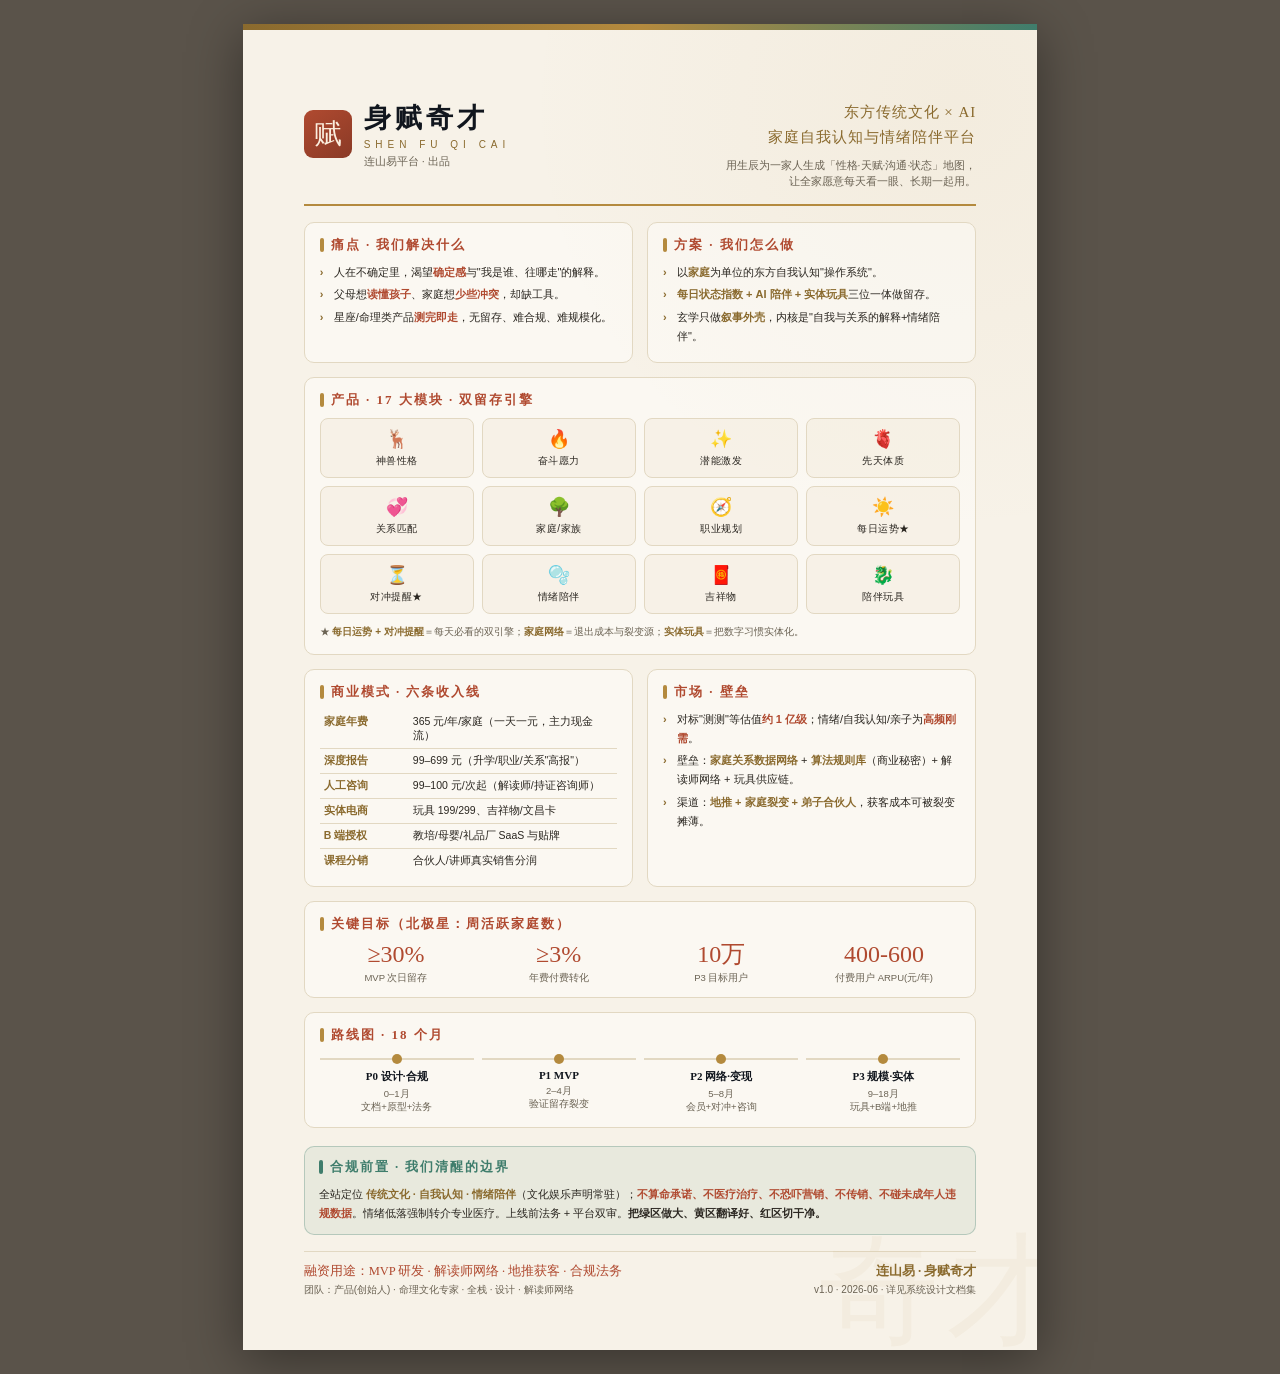
==== bp.html @ edc26cde "发布身赋奇才在线预览：导航页、产品原型、投资一页纸。 Co-authored-by: Cursor <cursoragent@cursor.com>" ====
<!DOCTYPE html>
<html lang="zh-CN">
<head>
<meta charset="UTF-8">
<meta name="viewport" content="width=device-width, initial-scale=1.0">
<title>连山易 · 身赋奇才 ｜ 投资一页纸</title>
<style>
:root{
  --ink:#11161e; --ink2:#1a212c; --paper:#f7f2e8;
  --gold:#b48a3e; --gold-d:#8a6a2e; --jade:#3f7d6c; --vermilion:#b04a30;
  --txt:#2a2620; --txt-dim:#6b6354; --line:#e2d8c2;
  --serif:"Songti SC","STSong","SimSun",serif;
  --sans:"PingFang SC","Heiti SC","Microsoft YaHei",sans-serif;
}
*{margin:0;padding:0;box-sizing:border-box}
body{background:#5a534a;font-family:var(--sans);color:var(--txt);padding:24px;display:flex;justify-content:center}
.page{
  width:210mm;min-height:297mm;background:var(--paper);position:relative;overflow:hidden;
  box-shadow:0 10px 50px rgba(0,0,0,.4);
  background-image:radial-gradient(circle at 90% 6%,rgba(180,138,62,.06),transparent 30%);
}
.page::before{content:"";position:absolute;top:0;left:0;right:0;height:6px;background:linear-gradient(90deg,var(--gold-d),var(--gold),var(--jade))}
.inner{padding:20mm 16mm 14mm}

/* 头部 */
.head{display:flex;justify-content:space-between;align-items:flex-start;border-bottom:2px solid var(--gold);padding-bottom:14px}
.brand{display:flex;align-items:center;gap:12px}
.seal{width:48px;height:48px;border-radius:9px;display:grid;place-items:center;background:linear-gradient(145deg,var(--vermilion),#8a3a26);color:#fbeede;font-family:var(--serif);font-size:28px;line-height:1}
.brand h1{font-family:var(--serif);font-size:27px;letter-spacing:4px;color:var(--ink)}
.brand .en{font-size:10px;letter-spacing:5px;color:var(--gold-d);margin-top:3px}
.brand .plat{font-size:11px;color:var(--txt-dim);margin-top:4px}
.tagline{text-align:right;max-width:88mm}
.tagline .big{font-family:var(--serif);font-size:15px;color:var(--gold-d);line-height:1.7;letter-spacing:1px}
.tagline .sm{font-size:10.5px;color:var(--txt-dim);margin-top:6px;line-height:1.6}

/* 分栏 */
.cols{display:grid;grid-template-columns:1fr 1fr;gap:14px;margin-top:16px}
.full{grid-column:span 2}
.box{border:1px solid var(--line);border-radius:10px;padding:13px 15px;background:rgba(255,255,255,.4)}
.box h2{font-family:var(--serif);font-size:13px;color:var(--vermilion);letter-spacing:2px;margin-bottom:9px;display:flex;align-items:center;gap:7px}
.box h2::before{content:"";width:4px;height:14px;background:var(--gold);border-radius:2px}
.box p,.box li{font-size:11px;line-height:1.75;color:var(--txt)}
.box ul{list-style:none}
.box li{padding-left:14px;position:relative;margin-bottom:3px}
.box li::before{content:"›";position:absolute;left:0;color:var(--gold-d);font-weight:700}
.em{color:var(--vermilion);font-weight:600}
.gd{color:var(--gold-d);font-weight:600}

/* 模块网格 */
.mods{display:grid;grid-template-columns:repeat(4,1fr);gap:8px;margin-top:4px}
.m{text-align:center;background:rgba(180,138,62,.06);border:1px solid var(--line);border-radius:8px;padding:9px 4px}
.m .i{font-size:18px}
.m .n{font-size:10px;color:var(--txt);margin-top:4px;letter-spacing:.5px}

/* 收入表 */
.rev{width:100%;border-collapse:collapse;font-size:10.5px}
.rev td{padding:5px 4px;border-bottom:1px solid var(--line);vertical-align:top}
.rev td:first-child{color:var(--gold-d);font-weight:600;white-space:nowrap;width:30%}
.rev tr:last-child td{border-bottom:none}

/* 指标条 */
.kpis{display:grid;grid-template-columns:repeat(4,1fr);gap:10px}
.kpi{text-align:center}
.kpi .v{font-family:var(--serif);font-size:24px;color:var(--vermilion);line-height:1}
.kpi .l{font-size:9.5px;color:var(--txt-dim);margin-top:5px;line-height:1.4}

/* 路线 */
.road{display:flex;gap:8px}
.ph{flex:1;text-align:center;position:relative;padding-top:16px}
.ph::before{content:"";position:absolute;top:5px;left:0;right:0;height:2px;background:var(--line)}
.ph .dot{position:absolute;top:1px;left:50%;transform:translateX(-50%);width:10px;height:10px;border-radius:50%;background:var(--gold)}
.ph .t{font-family:var(--serif);font-size:11px;color:var(--ink);font-weight:600}
.ph .d{font-size:9.5px;color:var(--txt-dim);margin-top:3px;line-height:1.4}

/* 合规 */
.comp{background:rgba(63,125,108,.08);border:1px solid rgba(63,125,108,.3);border-radius:10px;padding:11px 14px;margin-top:4px}
.comp h2::before{background:var(--jade)} .comp h2{color:var(--jade)}

/* 页脚 */
.foot{margin-top:16px;border-top:1px solid var(--line);padding-top:10px;display:flex;justify-content:space-between;align-items:center;font-size:10px;color:var(--txt-dim)}
.foot .ask{font-family:var(--serif);font-size:12.5px;color:var(--vermilion)}
.watermark{position:absolute;right:-10mm;bottom:-6mm;font-family:var(--serif);font-size:120px;color:rgba(180,138,62,.05);letter-spacing:8px;pointer-events:none}

@media print{
  body{background:#fff;padding:0}
  .page{box-shadow:none;width:100%;min-height:auto}
  @page{size:A4;margin:0}
}
</style>
</head>
<body>
<div class="page">
  <div class="watermark">奇才</div>
  <div class="inner">

    <!-- 头部 -->
    <div class="head">
      <div class="brand">
        <div class="seal">赋</div>
        <div>
          <h1>身赋奇才</h1>
          <div class="en">SHEN FU QI CAI</div>
          <div class="plat">连山易平台 · 出品</div>
        </div>
      </div>
      <div class="tagline">
        <div class="big">东方传统文化 × AI<br>家庭自我认知与情绪陪伴平台</div>
        <div class="sm">用生辰为一家人生成「性格·天赋·沟通·状态」地图，<br>让全家愿意每天看一眼、长期一起用。</div>
      </div>
    </div>

    <div class="cols">

      <!-- 痛点 -->
      <div class="box">
        <h2>痛点 · 我们解决什么</h2>
        <ul>
          <li>人在不确定里，渴望<span class="em">确定感</span>与"我是谁、往哪走"的解释。</li>
          <li>父母想<span class="em">读懂孩子</span>、家庭想<span class="em">少些冲突</span>，却缺工具。</li>
          <li>星座/命理类产品<span class="em">测完即走</span>，无留存、难合规、难规模化。</li>
        </ul>
      </div>

      <!-- 方案 -->
      <div class="box">
        <h2>方案 · 我们怎么做</h2>
        <ul>
          <li>以<span class="gd">家庭</span>为单位的东方自我认知"操作系统"。</li>
          <li><span class="gd">每日状态指数 + AI 陪伴 + 实体玩具</span>三位一体做留存。</li>
          <li>玄学只做<span class="gd">叙事外壳</span>，内核是"自我与关系的解释+情绪陪伴"。</li>
        </ul>
      </div>

      <!-- 产品 -->
      <div class="box full">
        <h2>产品 · 17 大模块 · 双留存引擎</h2>
        <div class="mods">
          <div class="m"><div class="i">🦌</div><div class="n">神兽性格</div></div>
          <div class="m"><div class="i">🔥</div><div class="n">奋斗愿力</div></div>
          <div class="m"><div class="i">✨</div><div class="n">潜能激发</div></div>
          <div class="m"><div class="i">🫀</div><div class="n">先天体质</div></div>
          <div class="m"><div class="i">💞</div><div class="n">关系匹配</div></div>
          <div class="m"><div class="i">🌳</div><div class="n">家庭/家族</div></div>
          <div class="m"><div class="i">🧭</div><div class="n">职业规划</div></div>
          <div class="m"><div class="i">☀️</div><div class="n">每日运势★</div></div>
          <div class="m"><div class="i">⏳</div><div class="n">对冲提醒★</div></div>
          <div class="m"><div class="i">🫧</div><div class="n">情绪陪伴</div></div>
          <div class="m"><div class="i">🧧</div><div class="n">吉祥物</div></div>
          <div class="m"><div class="i">🐉</div><div class="n">陪伴玩具</div></div>
        </div>
        <p style="margin-top:9px;font-size:10px;color:var(--txt-dim)">★ <span class="gd">每日运势 + 对冲提醒</span>＝每天必看的双引擎；<span class="gd">家庭网络</span>＝退出成本与裂变源；<span class="gd">实体玩具</span>＝把数字习惯实体化。</p>
      </div>

      <!-- 商业模式 -->
      <div class="box">
        <h2>商业模式 · 六条收入线</h2>
        <table class="rev">
          <tr><td>家庭年费</td><td>365 元/年/家庭（一天一元，主力现金流）</td></tr>
          <tr><td>深度报告</td><td>99–699 元（升学/职业/关系"高报"）</td></tr>
          <tr><td>人工咨询</td><td>99–100 元/次起（解读师/持证咨询师）</td></tr>
          <tr><td>实体电商</td><td>玩具 199/299、吉祥物/文昌卡</td></tr>
          <tr><td>B 端授权</td><td>教培/母婴/礼品厂 SaaS 与贴牌</td></tr>
          <tr><td>课程分销</td><td>合伙人/讲师真实销售分润</td></tr>
        </table>
      </div>

      <!-- 市场与壁垒 -->
      <div class="box">
        <h2>市场 · 壁垒</h2>
        <ul>
          <li>对标"测测"等估值<span class="em">约 1 亿级</span>；情绪/自我认知/亲子为<span class="em">高频刚需</span>。</li>
          <li>壁垒：<span class="gd">家庭关系数据网络</span> + <span class="gd">算法规则库</span>（商业秘密）+ 解读师网络 + 玩具供应链。</li>
          <li>渠道：<span class="gd">地推 + 家庭裂变 + 弟子合伙人</span>，获客成本可被裂变摊薄。</li>
        </ul>
      </div>

      <!-- 关键指标目标 -->
      <div class="box full">
        <h2>关键目标（北极星：周活跃家庭数）</h2>
        <div class="kpis">
          <div class="kpi"><div class="v">≥30%</div><div class="l">MVP 次日留存</div></div>
          <div class="kpi"><div class="v">≥3%</div><div class="l">年费付费转化</div></div>
          <div class="kpi"><div class="v">10万</div><div class="l">P3 目标用户</div></div>
          <div class="kpi"><div class="v">400-600</div><div class="l">付费用户 ARPU(元/年)</div></div>
        </div>
      </div>

      <!-- 路线图 -->
      <div class="box full">
        <h2>路线图 · 18 个月</h2>
        <div class="road">
          <div class="ph"><div class="dot"></div><div class="t">P0 设计·合规</div><div class="d">0–1月<br>文档+原型+法务</div></div>
          <div class="ph"><div class="dot"></div><div class="t">P1 MVP</div><div class="d">2–4月<br>验证留存裂变</div></div>
          <div class="ph"><div class="dot"></div><div class="t">P2 网络·变现</div><div class="d">5–8月<br>会员+对冲+咨询</div></div>
          <div class="ph"><div class="dot"></div><div class="t">P3 规模·实体</div><div class="d">9–18月<br>玩具+B端+地推</div></div>
        </div>
      </div>

      <!-- 合规 -->
      <div class="box full comp">
        <h2>合规前置 · 我们清醒的边界</h2>
        <p>全站定位 <span class="gd">传统文化 · 自我认知 · 情绪陪伴</span>（文化娱乐声明常驻）；<span class="em">不算命承诺、不医疗治疗、不恐吓营销、不传销、不碰未成年人违规数据</span>。情绪低落强制转介专业医疗。上线前法务 + 平台双审。<b>把绿区做大、黄区翻译好、红区切干净。</b></p>
      </div>

    </div>

    <!-- 页脚 -->
    <div class="foot">
      <div>
        <div class="ask">融资用途：MVP 研发 · 解读师网络 · 地推获客 · 合规法务</div>
        <div style="margin-top:3px">团队：产品(创始人) · 命理文化专家 · 全栈 · 设计 · 解读师网络</div>
      </div>
      <div style="text-align:right">
        <div class="gd" style="font-family:var(--serif);font-size:13px">连山易 · 身赋奇才</div>
        <div style="margin-top:3px">v1.0 · 2026-06 · 详见系统设计文档集</div>
      </div>
    </div>

  </div>
</div>
</body>
</html>
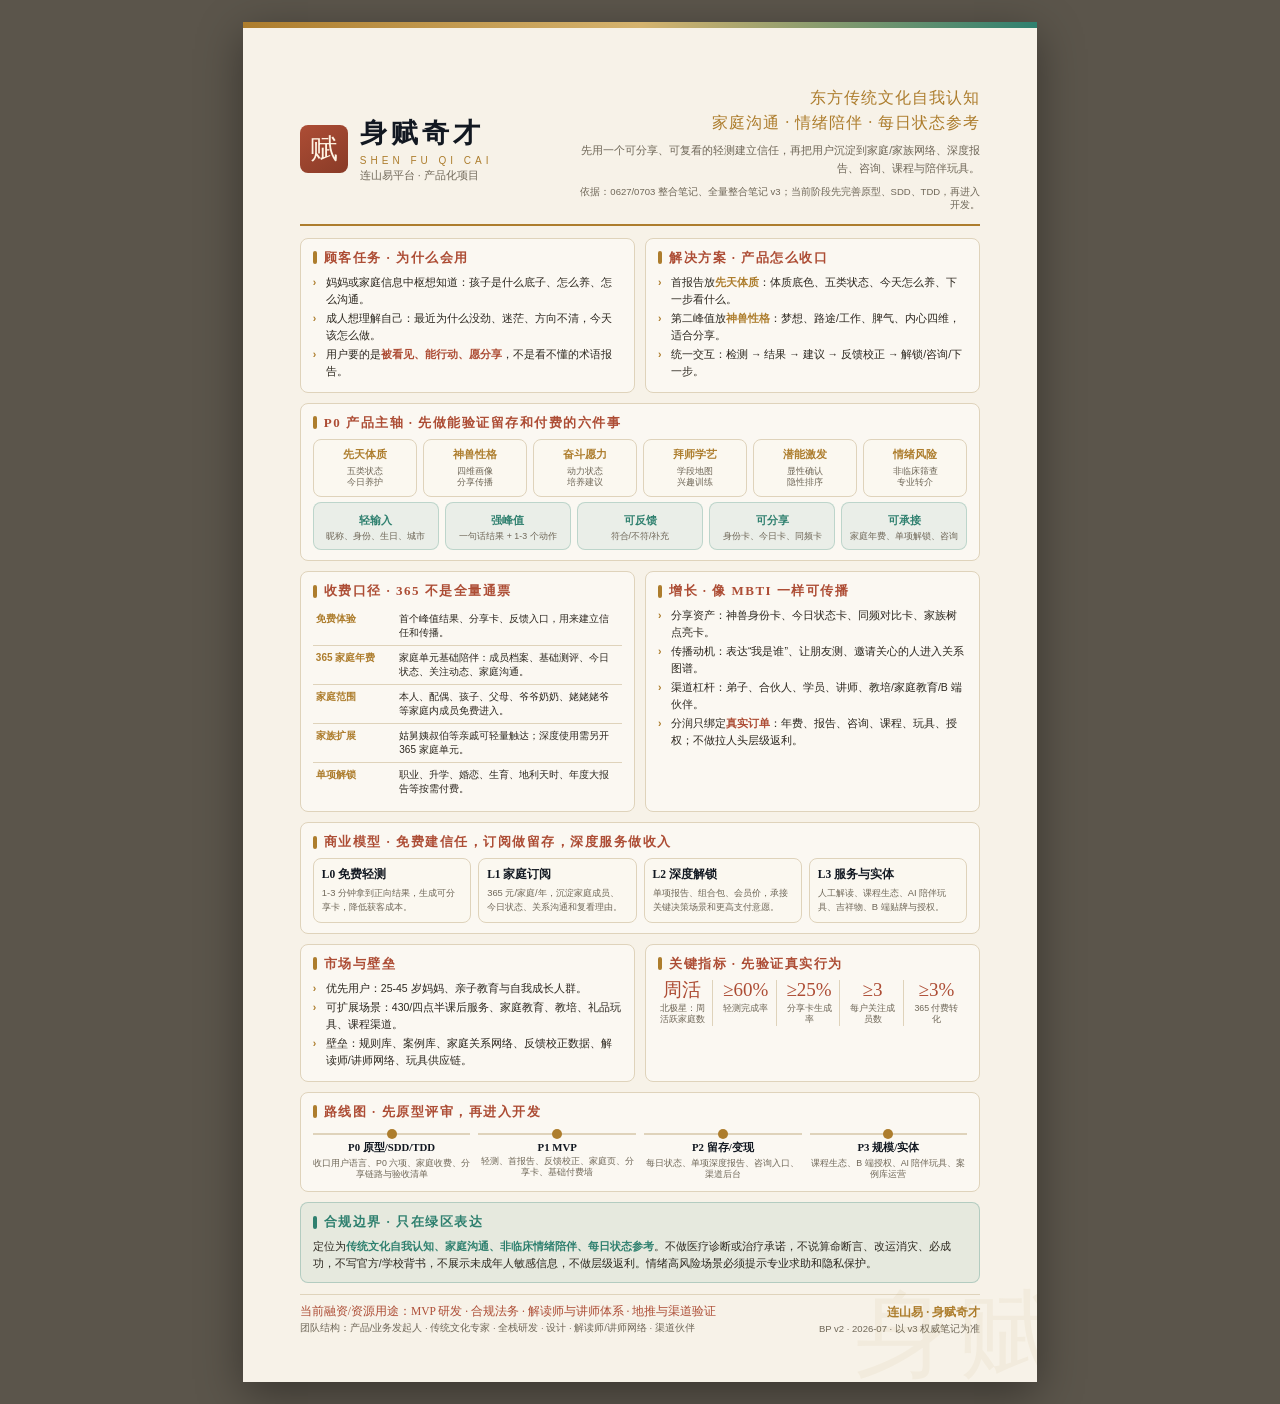
==== commit 5d7884f2: "sync: publish updated BP page" ====
--- a/bp.html
+++ b/bp.html
@@ -3,84 +3,75 @@
 <head>
 <meta charset="UTF-8">
 <meta name="viewport" content="width=device-width, initial-scale=1.0">
-<title>连山易 · 身赋奇才 ｜ 投资一页纸</title>
+<title>连山易 · 身赋奇才 ｜ 商业计划一页纸</title>
 <style>
 :root{
-  --ink:#11161e; --ink2:#1a212c; --paper:#f7f2e8;
-  --gold:#b48a3e; --gold-d:#8a6a2e; --jade:#3f7d6c; --vermilion:#b04a30;
-  --txt:#2a2620; --txt-dim:#6b6354; --line:#e2d8c2;
+  --paper:#f7f2e8; --ink:#121821; --txt:#2c271f; --muted:#6f6758;
+  --line:#dfd3bb; --gold:#ad7d2d; --gold2:#d5b36e; --jade:#2f806f;
+  --red:#ad4d35; --soft:#fbf8f0;
   --serif:"Songti SC","STSong","SimSun",serif;
   --sans:"PingFang SC","Heiti SC","Microsoft YaHei",sans-serif;
 }
 *{margin:0;padding:0;box-sizing:border-box}
-body{background:#5a534a;font-family:var(--sans);color:var(--txt);padding:24px;display:flex;justify-content:center}
+body{background:#5b554b;font-family:var(--sans);color:var(--txt);padding:22px;display:flex;justify-content:center}
 .page{
   width:210mm;min-height:297mm;background:var(--paper);position:relative;overflow:hidden;
-  box-shadow:0 10px 50px rgba(0,0,0,.4);
-  background-image:radial-gradient(circle at 90% 6%,rgba(180,138,62,.06),transparent 30%);
+  box-shadow:0 12px 42px rgba(0,0,0,.38);
 }
-.page::before{content:"";position:absolute;top:0;left:0;right:0;height:6px;background:linear-gradient(90deg,var(--gold-d),var(--gold),var(--jade))}
-.inner{padding:20mm 16mm 14mm}
-
-/* 头部 */
-.head{display:flex;justify-content:space-between;align-items:flex-start;border-bottom:2px solid var(--gold);padding-bottom:14px}
-.brand{display:flex;align-items:center;gap:12px}
-.seal{width:48px;height:48px;border-radius:9px;display:grid;place-items:center;background:linear-gradient(145deg,var(--vermilion),#8a3a26);color:#fbeede;font-family:var(--serif);font-size:28px;line-height:1}
-.brand h1{font-family:var(--serif);font-size:27px;letter-spacing:4px;color:var(--ink)}
-.brand .en{font-size:10px;letter-spacing:5px;color:var(--gold-d);margin-top:3px}
-.brand .plat{font-size:11px;color:var(--txt-dim);margin-top:4px}
-.tagline{text-align:right;max-width:88mm}
-.tagline .big{font-family:var(--serif);font-size:15px;color:var(--gold-d);line-height:1.7;letter-spacing:1px}
-.tagline .sm{font-size:10.5px;color:var(--txt-dim);margin-top:6px;line-height:1.6}
-
-/* 分栏 */
-.cols{display:grid;grid-template-columns:1fr 1fr;gap:14px;margin-top:16px}
+.page::before{content:"";position:absolute;left:0;right:0;top:0;height:6px;background:linear-gradient(90deg,var(--gold),var(--gold2),var(--jade))}
+.inner{padding:17mm 15mm 12mm}
+.head{display:flex;justify-content:space-between;gap:18px;border-bottom:2px solid var(--gold);padding-bottom:12px}
+.brand{display:flex;align-items:center;gap:12px;min-width:245px}
+.seal{width:48px;height:48px;border-radius:8px;display:grid;place-items:center;background:linear-gradient(145deg,var(--red),#893b27);color:#fff4e3;font-family:var(--serif);font-size:28px}
+h1{font-family:var(--serif);font-size:27px;letter-spacing:4px;color:var(--ink)}
+.en{font-size:10px;letter-spacing:4px;color:var(--gold);margin-top:4px}
+.plat{font-size:10.5px;color:var(--muted);margin-top:3px}
+.tagline{text-align:right;max-width:106mm}
+.tagline .big{font-family:var(--serif);font-size:16px;line-height:1.55;color:var(--gold);letter-spacing:1px}
+.tagline .sm{font-size:10.5px;line-height:1.75;color:var(--muted);margin-top:5px}
+.source{margin-top:8px;font-size:9.5px;color:var(--muted)}
+.cols{display:grid;grid-template-columns:1fr 1fr;gap:10px;margin-top:12px}
 .full{grid-column:span 2}
-.box{border:1px solid var(--line);border-radius:10px;padding:13px 15px;background:rgba(255,255,255,.4)}
-.box h2{font-family:var(--serif);font-size:13px;color:var(--vermilion);letter-spacing:2px;margin-bottom:9px;display:flex;align-items:center;gap:7px}
-.box h2::before{content:"";width:4px;height:14px;background:var(--gold);border-radius:2px}
-.box p,.box li{font-size:11px;line-height:1.75;color:var(--txt)}
+.box{border:1px solid var(--line);border-radius:8px;padding:10px 12px;background:rgba(255,255,255,.42)}
+.box h2{font-family:var(--serif);font-size:13px;color:var(--red);letter-spacing:1.5px;margin-bottom:7px;display:flex;align-items:center;gap:7px}
+.box h2::before{content:"";width:4px;height:13px;border-radius:2px;background:var(--gold)}
+.box p,.box li{font-size:10.5px;line-height:1.62;color:var(--txt)}
 .box ul{list-style:none}
-.box li{padding-left:14px;position:relative;margin-bottom:3px}
-.box li::before{content:"›";position:absolute;left:0;color:var(--gold-d);font-weight:700}
-.em{color:var(--vermilion);font-weight:600}
-.gd{color:var(--gold-d);font-weight:600}
-
-/* 模块网格 */
-.mods{display:grid;grid-template-columns:repeat(4,1fr);gap:8px;margin-top:4px}
-.m{text-align:center;background:rgba(180,138,62,.06);border:1px solid var(--line);border-radius:8px;padding:9px 4px}
-.m .i{font-size:18px}
-.m .n{font-size:10px;color:var(--txt);margin-top:4px;letter-spacing:.5px}
-
-/* 收入表 */
-.rev{width:100%;border-collapse:collapse;font-size:10.5px}
-.rev td{padding:5px 4px;border-bottom:1px solid var(--line);vertical-align:top}
-.rev td:first-child{color:var(--gold-d);font-weight:600;white-space:nowrap;width:30%}
-.rev tr:last-child td{border-bottom:none}
-
-/* 指标条 */
-.kpis{display:grid;grid-template-columns:repeat(4,1fr);gap:10px}
-.kpi{text-align:center}
-.kpi .v{font-family:var(--serif);font-size:24px;color:var(--vermilion);line-height:1}
-.kpi .l{font-size:9.5px;color:var(--txt-dim);margin-top:5px;line-height:1.4}
-
-/* 路线 */
-.road{display:flex;gap:8px}
-.ph{flex:1;text-align:center;position:relative;padding-top:16px}
+.box li{padding-left:13px;position:relative;margin-bottom:2px}
+.box li::before{content:"›";position:absolute;left:0;color:var(--gold);font-weight:700}
+.em{color:var(--red);font-weight:700}.gd{color:var(--gold);font-weight:700}.jd{color:var(--jade);font-weight:700}
+.pillrow{display:grid;grid-template-columns:repeat(6,1fr);gap:6px}
+.pill{border:1px solid var(--line);border-radius:8px;padding:7px 5px;background:var(--soft);text-align:center;min-height:52px}
+.pill .n{font-family:var(--serif);font-size:11px;color:var(--gold);font-weight:700}
+.pill .d{font-size:8.8px;line-height:1.35;color:var(--muted);margin-top:4px}
+.flow{display:grid;grid-template-columns:repeat(5,1fr);gap:6px;margin-top:5px}
+.step{background:rgba(47,128,111,.08);border:1px solid rgba(47,128,111,.24);border-radius:8px;padding:7px 5px;text-align:center}
+.step b{font-size:10.5px;color:var(--jade)}
+.step span{display:block;font-size:8.8px;color:var(--muted);margin-top:3px;line-height:1.25}
+table{width:100%;border-collapse:collapse;font-size:10px}
+td{padding:4.5px 3px;border-bottom:1px solid var(--line);vertical-align:top;line-height:1.45}
+td:first-child{width:27%;white-space:nowrap;color:var(--gold);font-weight:700}
+tr:last-child td{border-bottom:none}
+.tiers{display:grid;grid-template-columns:repeat(4,1fr);gap:7px}
+.tier{border:1px solid var(--line);border-radius:8px;background:var(--soft);padding:8px}
+.tier .t{font-family:var(--serif);font-size:11.5px;color:var(--ink);font-weight:700}
+.tier .p{font-size:9.4px;color:var(--muted);line-height:1.45;margin-top:4px}
+.kpis{display:grid;grid-template-columns:repeat(5,1fr);gap:8px}
+.kpi{text-align:center;border-right:1px solid var(--line);padding-right:6px}
+.kpi:last-child{border-right:none}
+.kpi .v{font-family:var(--serif);font-size:19px;color:var(--red);line-height:1}
+.kpi .l{font-size:8.8px;color:var(--muted);line-height:1.35;margin-top:4px}
+.road{display:grid;grid-template-columns:repeat(4,1fr);gap:8px}
+.ph{position:relative;text-align:center;padding-top:13px}
 .ph::before{content:"";position:absolute;top:5px;left:0;right:0;height:2px;background:var(--line)}
-.ph .dot{position:absolute;top:1px;left:50%;transform:translateX(-50%);width:10px;height:10px;border-radius:50%;background:var(--gold)}
-.ph .t{font-family:var(--serif);font-size:11px;color:var(--ink);font-weight:600}
-.ph .d{font-size:9.5px;color:var(--txt-dim);margin-top:3px;line-height:1.4}
-
-/* 合规 */
-.comp{background:rgba(63,125,108,.08);border:1px solid rgba(63,125,108,.3);border-radius:10px;padding:11px 14px;margin-top:4px}
-.comp h2::before{background:var(--jade)} .comp h2{color:var(--jade)}
-
-/* 页脚 */
-.foot{margin-top:16px;border-top:1px solid var(--line);padding-top:10px;display:flex;justify-content:space-between;align-items:center;font-size:10px;color:var(--txt-dim)}
-.foot .ask{font-family:var(--serif);font-size:12.5px;color:var(--vermilion)}
-.watermark{position:absolute;right:-10mm;bottom:-6mm;font-family:var(--serif);font-size:120px;color:rgba(180,138,62,.05);letter-spacing:8px;pointer-events:none}
-
+.dot{position:absolute;top:1px;left:50%;transform:translateX(-50%);width:10px;height:10px;border-radius:50%;background:var(--gold)}
+.ph .t{font-family:var(--serif);font-size:10.8px;color:var(--ink);font-weight:700}
+.ph .d{font-size:8.8px;color:var(--muted);line-height:1.35;margin-top:3px}
+.comp{background:rgba(47,128,111,.08);border-color:rgba(47,128,111,.28)}
+.comp h2{color:var(--jade)}.comp h2::before{background:var(--jade)}
+.foot{margin-top:11px;border-top:1px solid var(--line);padding-top:8px;display:flex;justify-content:space-between;gap:12px;font-size:9.5px;color:var(--muted);line-height:1.55}
+.ask{font-family:var(--serif);font-size:11.5px;color:var(--red)}
+.watermark{position:absolute;right:-7mm;bottom:-5mm;font-family:var(--serif);font-size:96px;color:rgba(173,125,45,.055);letter-spacing:8px;pointer-events:none}
 @media print{
   body{background:#fff;padding:0}
   .page{box-shadow:none;width:100%;min-height:auto}
@@ -90,132 +81,139 @@
 </head>
 <body>
 <div class="page">
-  <div class="watermark">奇才</div>
+  <div class="watermark">身赋</div>
   <div class="inner">
-
-    <!-- 头部 -->
     <div class="head">
       <div class="brand">
         <div class="seal">赋</div>
         <div>
           <h1>身赋奇才</h1>
           <div class="en">SHEN FU QI CAI</div>
-          <div class="plat">连山易平台 · 出品</div>
+          <div class="plat">连山易平台 · 产品化项目</div>
         </div>
       </div>
       <div class="tagline">
-        <div class="big">东方传统文化 × AI<br>家庭自我认知与情绪陪伴平台</div>
-        <div class="sm">用生辰为一家人生成「性格·天赋·沟通·状态」地图，<br>让全家愿意每天看一眼、长期一起用。</div>
+        <div class="big">东方传统文化自我认知<br>家庭沟通 · 情绪陪伴 · 每日状态参考</div>
+        <div class="sm">先用一个可分享、可复看的轻测建立信任，再把用户沉淀到家庭/家族网络、深度报告、咨询、课程与陪伴玩具。</div>
+        <div class="source">依据：0627/0703 整合笔记、全量整合笔记 v3；当前阶段先完善原型、SDD、TDD，再进入开发。</div>
       </div>
     </div>
 
     <div class="cols">
-
-      <!-- 痛点 -->
-      <div class="box">
-        <h2>痛点 · 我们解决什么</h2>
-        <ul>
-          <li>人在不确定里，渴望<span class="em">确定感</span>与"我是谁、往哪走"的解释。</li>
-          <li>父母想<span class="em">读懂孩子</span>、家庭想<span class="em">少些冲突</span>，却缺工具。</li>
-          <li>星座/命理类产品<span class="em">测完即走</span>，无留存、难合规、难规模化。</li>
-        </ul>
-      </div>
-
-      <!-- 方案 -->
-      <div class="box">
-        <h2>方案 · 我们怎么做</h2>
-        <ul>
-          <li>以<span class="gd">家庭</span>为单位的东方自我认知"操作系统"。</li>
-          <li><span class="gd">每日状态指数 + AI 陪伴 + 实体玩具</span>三位一体做留存。</li>
-          <li>玄学只做<span class="gd">叙事外壳</span>，内核是"自我与关系的解释+情绪陪伴"。</li>
-        </ul>
-      </div>
-
-      <!-- 产品 -->
+      <div class="box">
+        <h2>顾客任务 · 为什么会用</h2>
+        <ul>
+          <li>妈妈或家庭信息中枢想知道：孩子是什么底子、怎么养、怎么沟通。</li>
+          <li>成人想理解自己：最近为什么没劲、迷茫、方向不清，今天该怎么做。</li>
+          <li>用户要的是<span class="em">被看见、能行动、愿分享</span>，不是看不懂的术语报告。</li>
+        </ul>
+      </div>
+
+      <div class="box">
+        <h2>解决方案 · 产品怎么收口</h2>
+        <ul>
+          <li>首报告放<span class="gd">先天体质</span>：体质底色、五类状态、今天怎么养、下一步看什么。</li>
+          <li>第二峰值放<span class="gd">神兽性格</span>：梦想、路途/工作、脾气、内心四维，适合分享。</li>
+          <li>统一交互：检测 → 结果 → 建议 → 反馈校正 → 解锁/咨询/下一步。</li>
+        </ul>
+      </div>
+
       <div class="box full">
-        <h2>产品 · 17 大模块 · 双留存引擎</h2>
-        <div class="mods">
-          <div class="m"><div class="i">🦌</div><div class="n">神兽性格</div></div>
-          <div class="m"><div class="i">🔥</div><div class="n">奋斗愿力</div></div>
-          <div class="m"><div class="i">✨</div><div class="n">潜能激发</div></div>
-          <div class="m"><div class="i">🫀</div><div class="n">先天体质</div></div>
-          <div class="m"><div class="i">💞</div><div class="n">关系匹配</div></div>
-          <div class="m"><div class="i">🌳</div><div class="n">家庭/家族</div></div>
-          <div class="m"><div class="i">🧭</div><div class="n">职业规划</div></div>
-          <div class="m"><div class="i">☀️</div><div class="n">每日运势★</div></div>
-          <div class="m"><div class="i">⏳</div><div class="n">对冲提醒★</div></div>
-          <div class="m"><div class="i">🫧</div><div class="n">情绪陪伴</div></div>
-          <div class="m"><div class="i">🧧</div><div class="n">吉祥物</div></div>
-          <div class="m"><div class="i">🐉</div><div class="n">陪伴玩具</div></div>
-        </div>
-        <p style="margin-top:9px;font-size:10px;color:var(--txt-dim)">★ <span class="gd">每日运势 + 对冲提醒</span>＝每天必看的双引擎；<span class="gd">家庭网络</span>＝退出成本与裂变源；<span class="gd">实体玩具</span>＝把数字习惯实体化。</p>
-      </div>
-
-      <!-- 商业模式 -->
-      <div class="box">
-        <h2>商业模式 · 六条收入线</h2>
-        <table class="rev">
-          <tr><td>家庭年费</td><td>365 元/年/家庭（一天一元，主力现金流）</td></tr>
-          <tr><td>深度报告</td><td>99–699 元（升学/职业/关系"高报"）</td></tr>
-          <tr><td>人工咨询</td><td>99–100 元/次起（解读师/持证咨询师）</td></tr>
-          <tr><td>实体电商</td><td>玩具 199/299、吉祥物/文昌卡</td></tr>
-          <tr><td>B 端授权</td><td>教培/母婴/礼品厂 SaaS 与贴牌</td></tr>
-          <tr><td>课程分销</td><td>合伙人/讲师真实销售分润</td></tr>
+        <h2>P0 产品主轴 · 先做能验证留存和付费的六件事</h2>
+        <div class="pillrow">
+          <div class="pill"><div class="n">先天体质</div><div class="d">五类状态<br>今日养护</div></div>
+          <div class="pill"><div class="n">神兽性格</div><div class="d">四维画像<br>分享传播</div></div>
+          <div class="pill"><div class="n">奋斗愿力</div><div class="d">动力状态<br>培养建议</div></div>
+          <div class="pill"><div class="n">拜师学艺</div><div class="d">学段地图<br>兴趣训练</div></div>
+          <div class="pill"><div class="n">潜能激发</div><div class="d">显性确认<br>隐性排序</div></div>
+          <div class="pill"><div class="n">情绪风险</div><div class="d">非临床筛查<br>专业转介</div></div>
+        </div>
+        <div class="flow">
+          <div class="step"><b>轻输入</b><span>昵称、身份、生日、城市</span></div>
+          <div class="step"><b>强峰值</b><span>一句话结果 + 1-3 个动作</span></div>
+          <div class="step"><b>可反馈</b><span>符合/不符/补充</span></div>
+          <div class="step"><b>可分享</b><span>身份卡、今日卡、同频卡</span></div>
+          <div class="step"><b>可承接</b><span>家庭年费、单项解锁、咨询</span></div>
+        </div>
+      </div>
+
+      <div class="box">
+        <h2>收费口径 · 365 不是全量通票</h2>
+        <table>
+          <tr><td>免费体验</td><td>首个峰值结果、分享卡、反馈入口，用来建立信任和传播。</td></tr>
+          <tr><td>365 家庭年费</td><td>家庭单元基础陪伴：成员档案、基础测评、今日状态、关注动态、家庭沟通。</td></tr>
+          <tr><td>家庭范围</td><td>本人、配偶、孩子、父母、爷爷奶奶、姥姥姥爷等家庭内成员免费进入。</td></tr>
+          <tr><td>家族扩展</td><td>姑舅姨叔伯等亲戚可轻量触达；深度使用需另开 365 家庭单元。</td></tr>
+          <tr><td>单项解锁</td><td>职业、升学、婚恋、生育、地利天时、年度大报告等按需付费。</td></tr>
         </table>
       </div>
 
-      <!-- 市场与壁垒 -->
-      <div class="box">
-        <h2>市场 · 壁垒</h2>
-        <ul>
-          <li>对标"测测"等估值<span class="em">约 1 亿级</span>；情绪/自我认知/亲子为<span class="em">高频刚需</span>。</li>
-          <li>壁垒：<span class="gd">家庭关系数据网络</span> + <span class="gd">算法规则库</span>（商业秘密）+ 解读师网络 + 玩具供应链。</li>
-          <li>渠道：<span class="gd">地推 + 家庭裂变 + 弟子合伙人</span>，获客成本可被裂变摊薄。</li>
-        </ul>
-      </div>
-
-      <!-- 关键指标目标 -->
+      <div class="box">
+        <h2>增长 · 像 MBTI 一样可传播</h2>
+        <ul>
+          <li>分享资产：神兽身份卡、今日状态卡、同频对比卡、家族树点亮卡。</li>
+          <li>传播动机：表达“我是谁”、让朋友测、邀请关心的人进入关系图谱。</li>
+          <li>渠道杠杆：弟子、合伙人、学员、讲师、教培/家庭教育/B 端伙伴。</li>
+          <li>分润只绑定<span class="em">真实订单</span>：年费、报告、咨询、课程、玩具、授权；不做拉人头层级返利。</li>
+        </ul>
+      </div>
+
       <div class="box full">
-        <h2>关键目标（北极星：周活跃家庭数）</h2>
+        <h2>商业模型 · 免费建信任，订阅做留存，深度服务做收入</h2>
+        <div class="tiers">
+          <div class="tier"><div class="t">L0 免费轻测</div><div class="p">1-3 分钟拿到正向结果，生成可分享卡，降低获客成本。</div></div>
+          <div class="tier"><div class="t">L1 家庭订阅</div><div class="p">365 元/家庭/年，沉淀家庭成员、今日状态、关系沟通和复看理由。</div></div>
+          <div class="tier"><div class="t">L2 深度解锁</div><div class="p">单项报告、组合包、会员价，承接关键决策场景和更高支付意愿。</div></div>
+          <div class="tier"><div class="t">L3 服务与实体</div><div class="p">人工解读、课程生态、AI 陪伴玩具、吉祥物、B 端贴牌与授权。</div></div>
+        </div>
+      </div>
+
+      <div class="box">
+        <h2>市场与壁垒</h2>
+        <ul>
+          <li>优先用户：25-45 岁妈妈、亲子教育与自我成长人群。</li>
+          <li>可扩展场景：430/四点半课后服务、家庭教育、教培、礼品玩具、课程渠道。</li>
+          <li>壁垒：规则库、案例库、家庭关系网络、反馈校正数据、解读师/讲师网络、玩具供应链。</li>
+        </ul>
+      </div>
+
+      <div class="box">
+        <h2>关键指标 · 先验证真实行为</h2>
         <div class="kpis">
-          <div class="kpi"><div class="v">≥30%</div><div class="l">MVP 次日留存</div></div>
-          <div class="kpi"><div class="v">≥3%</div><div class="l">年费付费转化</div></div>
-          <div class="kpi"><div class="v">10万</div><div class="l">P3 目标用户</div></div>
-          <div class="kpi"><div class="v">400-600</div><div class="l">付费用户 ARPU(元/年)</div></div>
-        </div>
-      </div>
-
-      <!-- 路线图 -->
+          <div class="kpi"><div class="v">周活</div><div class="l">北极星：周活跃家庭数</div></div>
+          <div class="kpi"><div class="v">≥60%</div><div class="l">轻测完成率</div></div>
+          <div class="kpi"><div class="v">≥25%</div><div class="l">分享卡生成率</div></div>
+          <div class="kpi"><div class="v">≥3</div><div class="l">每户关注成员数</div></div>
+          <div class="kpi"><div class="v">≥3%</div><div class="l">365 付费转化</div></div>
+        </div>
+      </div>
+
       <div class="box full">
-        <h2>路线图 · 18 个月</h2>
+        <h2>路线图 · 先原型评审，再进入开发</h2>
         <div class="road">
-          <div class="ph"><div class="dot"></div><div class="t">P0 设计·合规</div><div class="d">0–1月<br>文档+原型+法务</div></div>
-          <div class="ph"><div class="dot"></div><div class="t">P1 MVP</div><div class="d">2–4月<br>验证留存裂变</div></div>
-          <div class="ph"><div class="dot"></div><div class="t">P2 网络·变现</div><div class="d">5–8月<br>会员+对冲+咨询</div></div>
-          <div class="ph"><div class="dot"></div><div class="t">P3 规模·实体</div><div class="d">9–18月<br>玩具+B端+地推</div></div>
-        </div>
-      </div>
-
-      <!-- 合规 -->
+          <div class="ph"><div class="dot"></div><div class="t">P0 原型/SDD/TDD</div><div class="d">收口用户语言、P0 六项、家庭收费、分享链路与验收清单</div></div>
+          <div class="ph"><div class="dot"></div><div class="t">P1 MVP</div><div class="d">轻测、首报告、反馈校正、家庭页、分享卡、基础付费墙</div></div>
+          <div class="ph"><div class="dot"></div><div class="t">P2 留存/变现</div><div class="d">每日状态、单项深度报告、咨询入口、渠道后台</div></div>
+          <div class="ph"><div class="dot"></div><div class="t">P3 规模/实体</div><div class="d">课程生态、B 端授权、AI 陪伴玩具、案例库运营</div></div>
+        </div>
+      </div>
+
       <div class="box full comp">
-        <h2>合规前置 · 我们清醒的边界</h2>
-        <p>全站定位 <span class="gd">传统文化 · 自我认知 · 情绪陪伴</span>（文化娱乐声明常驻）；<span class="em">不算命承诺、不医疗治疗、不恐吓营销、不传销、不碰未成年人违规数据</span>。情绪低落强制转介专业医疗。上线前法务 + 平台双审。<b>把绿区做大、黄区翻译好、红区切干净。</b></p>
-      </div>
-
+        <h2>合规边界 · 只在绿区表达</h2>
+        <p>定位为<span class="jd">传统文化自我认知、家庭沟通、非临床情绪陪伴、每日状态参考</span>。不做医疗诊断或治疗承诺，不说算命断言、改运消灾、必成功，不写官方/学校背书，不展示未成年人敏感信息，不做层级返利。情绪高风险场景必须提示专业求助和隐私保护。</p>
+      </div>
     </div>
 
-    <!-- 页脚 -->
     <div class="foot">
       <div>
-        <div class="ask">融资用途：MVP 研发 · 解读师网络 · 地推获客 · 合规法务</div>
-        <div style="margin-top:3px">团队：产品(创始人) · 命理文化专家 · 全栈 · 设计 · 解读师网络</div>
+        <div class="ask">当前融资/资源用途：MVP 研发 · 合规法务 · 解读师与讲师体系 · 地推与渠道验证</div>
+        <div>团队结构：产品/业务发起人 · 传统文化专家 · 全栈研发 · 设计 · 解读师/讲师网络 · 渠道伙伴</div>
       </div>
       <div style="text-align:right">
-        <div class="gd" style="font-family:var(--serif);font-size:13px">连山易 · 身赋奇才</div>
-        <div style="margin-top:3px">v1.0 · 2026-06 · 详见系统设计文档集</div>
+        <div class="gd" style="font-family:var(--serif);font-size:12px">连山易 · 身赋奇才</div>
+        <div>BP v2 · 2026-07 · 以 v3 权威笔记为准</div>
       </div>
     </div>
-
   </div>
 </div>
 </body>
